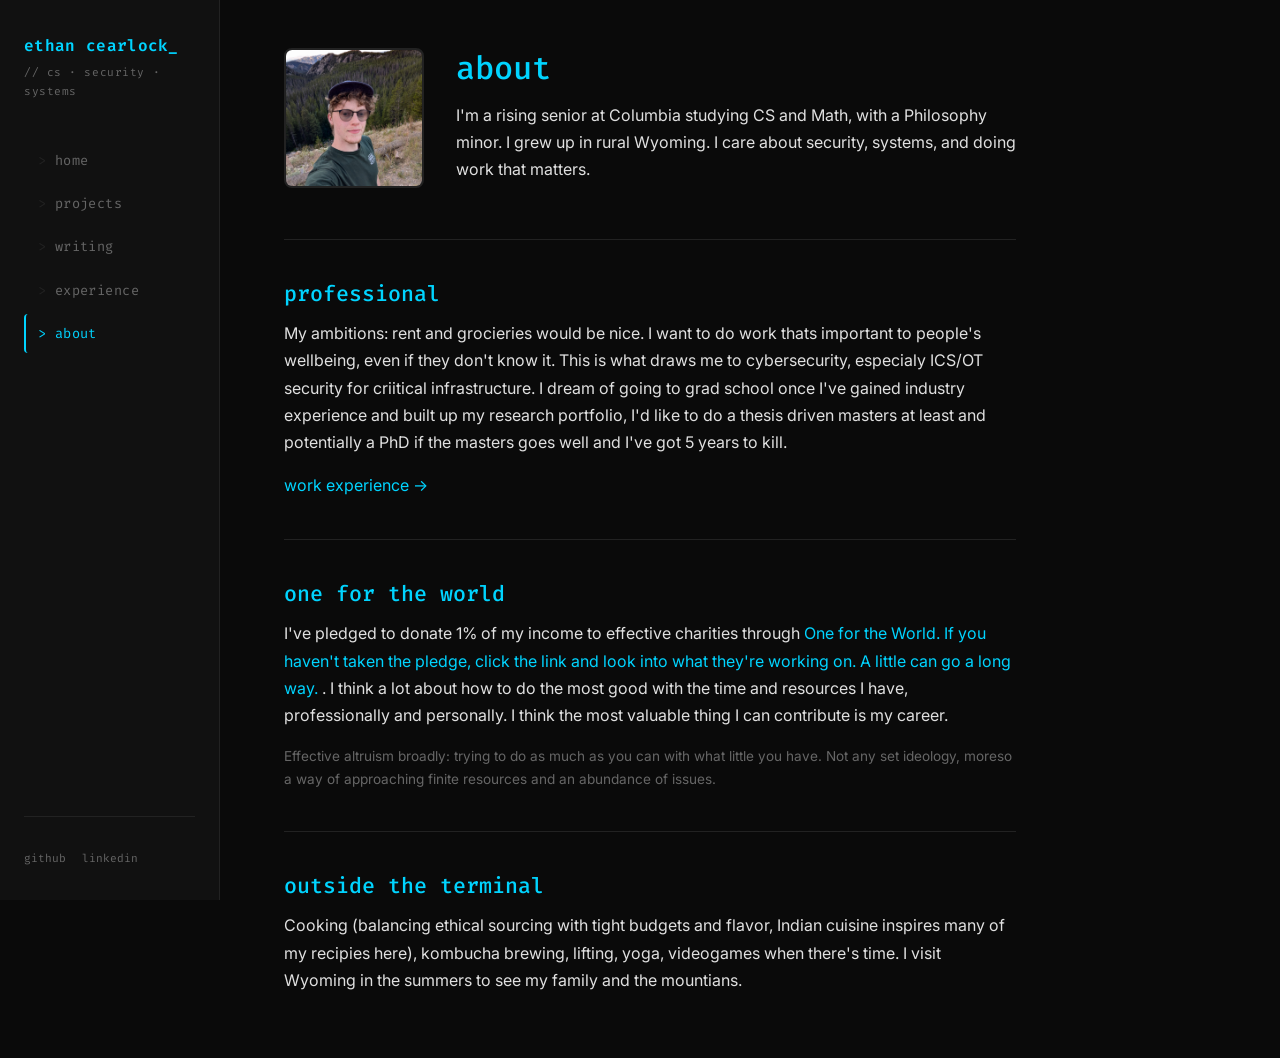
==== about.html @ 52218eb6 "added pictures and words to my placeholders, removed some comments" ====
<!DOCTYPE html>
<html lang="en">

<head>
  <meta charset="UTF-8" />
  <meta name="viewport" content="width=device-width, initial-scale=1.0" />
  <meta name="description" content="About — Ethan Cearlock" />
  <title>About · Ethan Cearlock</title>
  <link rel="stylesheet" href="css/style.css" />
  <link rel="stylesheet" href="css/about.css" />
</head>

<body>

  <aside class="sidebar">
    <a href="index.html" class="sidebar-logo">ethan cearlock</a>
    <p class="sidebar-tagline">// cs · security · systems</p>
    <nav>
      <ul>
        <li><a href="index.html">home</a></li>
        <li><a href="projects.html">projects</a></li>
        <li><a href="writing.html">writing</a></li> 
        <li><a href="experience.html">experience</a></li>  
        <li><a href="about.html" class="active">about</a></li>
      </ul>
    </nav>
    <div class="sidebar-footer">
      <a href="https://github.com/yourusername" target="_blank" rel="noopener noreferrer">github</a>
      <a href="https://linkedin.com/in/yourprofile" target="_blank" rel="noopener noreferrer">linkedin</a>
    </div>
  </aside>

  <main class="main">

    <!-- ===================== PHOTO + INTRO ===================== -->
    <div class="about-hero">
      <img class="about-photo"
           src="assets/images/SelfieWithMountians(1).jpg" 
           alt="Ethan Cearlock" />
      <div class="about-intro">
        <h1>about</h1>
        <p>
          I'm a rising senior at Columbia studying CS and Math, with a
          Philosophy minor. I grew up in rural Wyoming. I care about
          security, systems, and doing work that matters.
        </p>
      </div>
    </div>

    <hr class="section-divider" />

    <!-- ===================== PROFESSIONAL ===================== -->
    <h2>professional</h2>
    <p>
      My ambitions: rent and grocieries would be nice. I want to do work 
      thats important to people's wellbeing, even if they don't know it.
      This is what draws me to cybersecurity, especialy ICS/OT security
      for criitical infrastructure. 
      I dream of going to grad school once I've gained industry experience 
      and built up my research portfolio, I'd like to do a thesis driven 
      masters at least and potentially a PhD if the masters goes well 
      and I've got 5 years to kill. 
    </p>
    <p>
      <a href="experience.html">work experience →</a>
    </p>

    <hr class="section-divider" />

    <!-- ===================== ONE FOR THE WORLD / EA ===================== -->
    <h2>one for the world</h2>
    <p>
      I've pledged to donate 1% of my income to effective charities through
      <a href="https://www.1fortheworld.org/" target="_blank" rel="noopener noreferrer">
        One for the World. If you haven't taken the pledge, click the link and look into what
        they're working on. A little can go a long way.
      </a>.
      I think a lot about how to do the most good with the time and resources
      I have, professionally and personally. I think the most valuable thing 
      I can contribute is my career.
    </p>
    <p class="muted">
      Effective altruism broadly: trying to do as much as you can with what little you have. 
      Not any set ideology, moreso a way of approaching finite resources and an abundance 
      of issues. 
    </p>

    <hr class="section-divider" />

    <!-- ===================== HOBBIES ===================== -->
    <h2>outside the terminal</h2>
    <p>
      Cooking (balancing ethical sourcing with tight budgets and flavor, Indian cuisine inspires many
      of my recipies here), kombucha brewing, lifting, yoga, videogames when there's time. I visit Wyoming 
      in the summers to see my family and the mountians.
    </p>

  </main>

</body>
</html>
---- css/style.css ----
/* ============================================================
   style.css — ethancearlock.dev global stylesheet
   ============================================================ */

/* --- Google Fonts import --- */
@import url('https://fonts.googleapis.com/css2?family=Fira+Code:wght@300;400;500;600&family=Inter:wght@300;400;500;600&display=swap');

/* --- CSS custom properties (variables) ---
   Change a value here and it updates everywhere on the site.
   This is how you'll tweak colors, fonts, spacing globally. */
:root {
  --bg:          #0a0a0a;       /* near-black background */
  --bg-surface:  #111111;       /* slightly lighter for cards/sidebar */
  --bg-hover:    #1a1a1a;       /* hover state for nav items */
  --border:      #222222;       /* subtle borders */

  --text:        #e0e0e0;       /* primary body text — off-white, easier on eyes than pure white */
  --text-muted:  #666666;       /* secondary/meta text */
  --accent:      #00d4ff;       /* cyan — headings, links, highlights */
  --accent-dim:  #008fab;       /* dimmer cyan for hover states */

  --font-mono:   'Fira Code', monospace;   /* headings, code, nav, anything "technical" */
  --font-body:   'Inter', sans-serif;      /* body text, descriptions, prose */

  --sidebar-w:   220px;         /* sidebar width — change this one value to resize it */
  --transition:  150ms ease;
}

/* --- Reset & base --- */
*, *::before, *::after {
  box-sizing: border-box;
  margin: 0;
  padding: 0;
}

html {
  font-size: 16px;
  scroll-behavior: smooth;
}

body {
  background-color: var(--bg);
  color: var(--text);
  font-family: var(--font-body);
  font-weight: 400;
  line-height: 1.7;
  min-height: 100vh;
  display: flex;                /* sidebar + main side by side */
}

/* --- Sidebar navigation --- */
/* The sidebar is position:sticky so it stays visible as you scroll */
.sidebar {
  width: var(--sidebar-w);
  min-height: 100vh;
  background-color: var(--bg-surface);
  border-right: 1px solid var(--border);
  padding: 2rem 1.5rem;
  display: flex;
  flex-direction: column;
  position: sticky;
  top: 0;
  align-self: flex-start;      /* prevents sidebar from stretching full page height */
  height: 100vh;
  overflow-y: auto;
}

.sidebar-logo {
  font-family: var(--font-mono);
  font-size: 1rem;
  font-weight: 600;
  color: var(--accent);
  text-decoration: none;
  letter-spacing: 0.02em;
  margin-bottom: 0.25rem;
  display: block;
}

/* The blinking cursor after your name — purely CSS, no JS */
.sidebar-logo::after {
  content: '_';
  animation: blink 1.2s step-end infinite;
}

@keyframes blink {
  0%, 100% { opacity: 1; }
  50%       { opacity: 0; }
}

.sidebar-tagline {
  font-family: var(--font-mono);
  font-size: 0.7rem;
  color: var(--text-muted);
  margin-bottom: 2.5rem;
  letter-spacing: 0.05em;
}

/* nav element wraps the ul list of links */
.sidebar nav {
  flex: 1;
}

.sidebar nav ul {
  list-style: none;             /* removes bullet points */
  display: flex;
  flex-direction: column;
  gap: 0.25rem;
}

.sidebar nav a {
  font-family: var(--font-mono);
  font-size: 0.85rem;
  color: var(--text-muted);
  text-decoration: none;
  display: block;
  padding: 0.5rem 0.75rem;
  border-radius: 4px;
  border-left: 2px solid transparent;
  transition: color var(--transition), background var(--transition), border-color var(--transition);
  letter-spacing: 0.03em;
}

/* Prefix each nav link with > in CSS — no need to type it in HTML */
.sidebar nav a::before {
  content: '> ';
  color: var(--border);
  transition: color var(--transition);
}

.sidebar nav a:hover {
  color: var(--text);
  background: var(--bg-hover);
  border-left-color: var(--accent);
}

.sidebar nav a:hover::before {
  color: var(--accent);
}

/* .active class marks the current page — you'll add this manually per page */
.sidebar nav a.active {
  color: var(--accent);
  border-left-color: var(--accent);
}

.sidebar nav a.active::before {
  color: var(--accent);
}

/* Social/footer links at bottom of sidebar */
.sidebar-footer {
  margin-top: auto;
  padding-top: 2rem;
  border-top: 1px solid var(--border);
  display: flex;
  gap: 1rem;
}

.sidebar-footer a {
  font-family: var(--font-mono);
  font-size: 0.7rem;
  color: var(--text-muted);
  text-decoration: none;
  transition: color var(--transition);
}

.sidebar-footer a:hover {
  color: var(--accent);
}

/* --- Main content area --- */
.main {
  flex: 1;                      /* takes all remaining horizontal space */
  padding: 3rem 4rem;
  max-width: 860px;             /* keeps line length readable */
}

/* --- Typography --- */
/* h1–h3 use Fira Code and cyan; h4+ use Inter */
h1, h2, h3 {
  font-family: var(--font-mono);
  color: var(--accent);
  font-weight: 500;
  line-height: 1.3;
}

h1 { font-size: 2rem;   margin-bottom: 1rem; }
h2 { font-size: 1.35rem; margin-bottom: 0.75rem; margin-top: 2.5rem; }
h3 { font-size: 1.05rem; margin-bottom: 0.5rem; margin-top: 1.5rem; }

h4, h5, h6 {
  font-family: var(--font-body);
  color: var(--text);
  font-weight: 600;
}

p {
  margin-bottom: 1rem;
  color: var(--text);
}

a {
  color: var(--accent);
  text-decoration: none;
  transition: color var(--transition);
}

a:hover {
  color: var(--accent-dim);
  text-decoration: underline;
}

/* Inline code spans — wrapping a word in <code> makes it look like this */
code {
  font-family: var(--font-mono);
  font-size: 0.85em;
  color: var(--accent);
  background: var(--bg-surface);
  padding: 0.15em 0.4em;
  border-radius: 3px;
  border: 1px solid var(--border);
}

/* Muted/secondary text — apply class="muted" to any element */
.muted {
  color: var(--text-muted);
  font-size: 0.85rem;
}

/* --- Section divider --- */
.section-divider {
  border: none;
  border-top: 1px solid var(--border);
  margin: 2.5rem 0;
}

/* --- Status badge — the "currently working on" indicator --- */
.status-badge {
  display: inline-flex;
  align-items: center;
  gap: 0.4rem;
  font-family: var(--font-mono);
  font-size: 0.75rem;
  color: var(--text-muted);
  margin-bottom: 2rem;
}

.status-dot {
  width: 6px;
  height: 6px;
  border-radius: 50%;
  background: var(--accent);
  animation: pulse 2s ease-in-out infinite;
}

@keyframes pulse {
  0%, 100% { opacity: 1; transform: scale(1); }
  50%       { opacity: 0.4; transform: scale(0.8); }
}

/* --- Project list (for projects.html later) --- */
.project-list {
  list-style: none;
  display: flex;
  flex-direction: column;
  gap: 0.5rem;
  margin-bottom: 1.5rem;
}

.project-list li {
  font-family: var(--font-mono);
  font-size: 0.9rem;
  padding: 0.6rem 0.75rem;
  border: 1px solid var(--border);
  border-radius: 4px;
  transition: border-color var(--transition), background var(--transition);
}

.project-list li:hover {
  border-color: var(--accent);
  background: var(--bg-surface);
}

/* --- Responsive: collapse sidebar on small screens ---
   On mobile the sidebar becomes a top bar.
   You won't need this for a while but it's here. */
@media (max-width: 768px) {
  body {
    flex-direction: column;
  }

  .sidebar {
    width: 100%;
    height: auto;
    min-height: unset;
    position: static;
    border-right: none;
    border-bottom: 1px solid var(--border);
    padding: 1.25rem 1.5rem;
  }

  .sidebar nav ul {
    flex-direction: row;
    flex-wrap: wrap;
    gap: 0.5rem;
  }

  .sidebar-footer {
    display: none;
  }

  .main {
    padding: 2rem 1.5rem;
  }
}

/* --- Writing entries (writing.html) --- */
.writing-entry {
  margin-bottom: 2rem;
}

.writing-meta {
  display: flex;
  align-items: center;
  gap: 0.75rem;
  margin-bottom: 0.4rem;
}

.writing-year {
  font-family: var(--font-mono);
  font-size: 0.78rem;
  color: var(--accent);
}

.writing-tag {
  font-family: var(--font-mono);
  font-size: 0.68rem;
  color: var(--text-muted);
  border: 1px solid var(--border);
  padding: 0.1em 0.45em;
  border-radius: 3px;
}

.writing-title {
  font-family: var(--font-mono);
  font-size: 1rem;
  font-weight: 500;
  color: var(--text);
  margin-bottom: 0.4rem;
}

.writing-title a {
  color: var(--text);
}

.writing-title a:hover {
  color: var(--accent);
  text-decoration: none;
}

.writing-desc {
  font-size: 0.9rem;
  color: var(--text-muted);
  margin-bottom: 0.75rem;
}

.writing-link {
  font-family: var(--font-mono);
  font-size: 0.82rem;
  color: var(--accent);
  text-decoration: none;
  border: 1px solid var(--accent);
  padding: 0.35em 0.8em;
  border-radius: 4px;
  display: inline-block;
  transition: background 150ms ease, color 150ms ease;
}

.writing-link:hover {
  background: var(--accent);
  color: var(--bg);
  text-decoration: none;
}
---- css/about.css ----
/* ============================================================
   about.css — styles specific to about.html
   ============================================================ */

/* --- Hero: photo + intro text side by side --- */
.about-hero {
  display: flex;
  align-items: flex-start;
  gap: 2rem;
  margin-bottom: 2rem;
}

.about-photo {
  width: 140px;
  height: 140px;
  border-radius: 8px;           /* 50% makes it a circle, changed to 8px for more square */
  object-fit: cover;            /* crops without stretching */
  border: 2px solid var(--border);
  flex-shrink: 0;               /* prevents photo from squishing */
  background: var(--bg-surface);
}

.about-intro {
  flex: 1;
}

.about-intro h1 {
  margin-bottom: 0.75rem;
}

/* Stack photo above text on narrow screens */
@media (max-width: 500px) {
  .about-hero {
    flex-direction: column;
    align-items: center;
    text-align: center;
  }
}
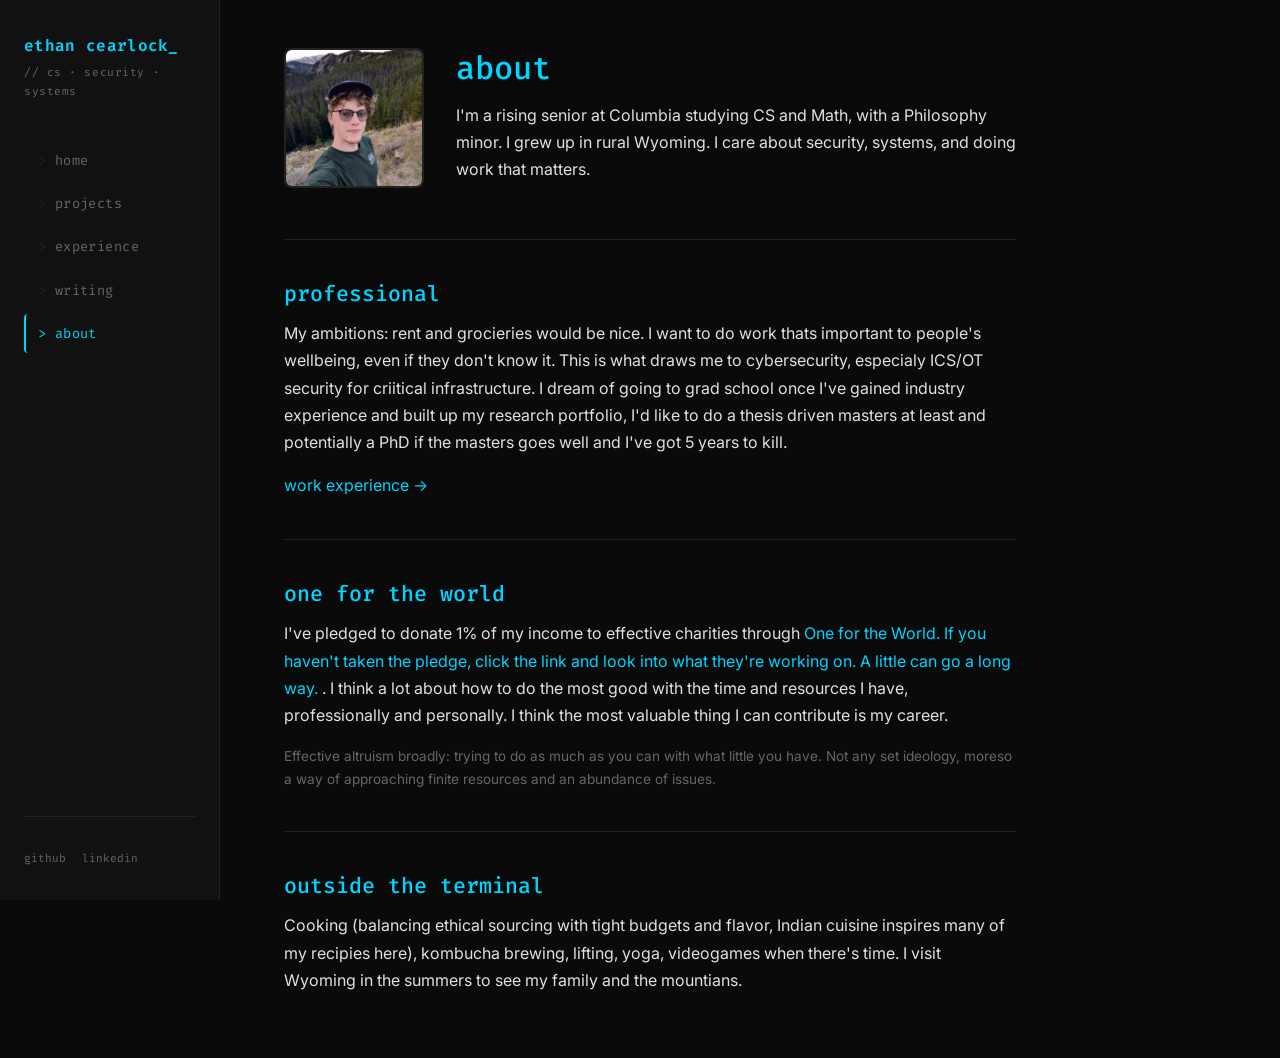
==== commit 843cb903: "updated left bar, writing section almost complete" ====
--- a/about.html
+++ b/about.html
@@ -19,14 +19,14 @@
       <ul>
         <li><a href="index.html">home</a></li>
         <li><a href="projects.html">projects</a></li>
-        <li><a href="writing.html">writing</a></li> 
-        <li><a href="experience.html">experience</a></li>  
+        <li><a href="experience.html">experience</a></li>
+        <li><a href="writing.html">writing</a></li>  
         <li><a href="about.html" class="active">about</a></li>
       </ul>
     </nav>
     <div class="sidebar-footer">
-      <a href="https://github.com/yourusername" target="_blank" rel="noopener noreferrer">github</a>
-      <a href="https://linkedin.com/in/yourprofile" target="_blank" rel="noopener noreferrer">linkedin</a>
+      <a href="https://github.com/AnotherNovice" target="_blank" rel="noopener noreferrer">github</a>
+      <a href="https://linkedin.com/in/ethan-cearlock/" target="_blank" rel="noopener noreferrer">linkedin</a>
     </div>
   </aside>
 
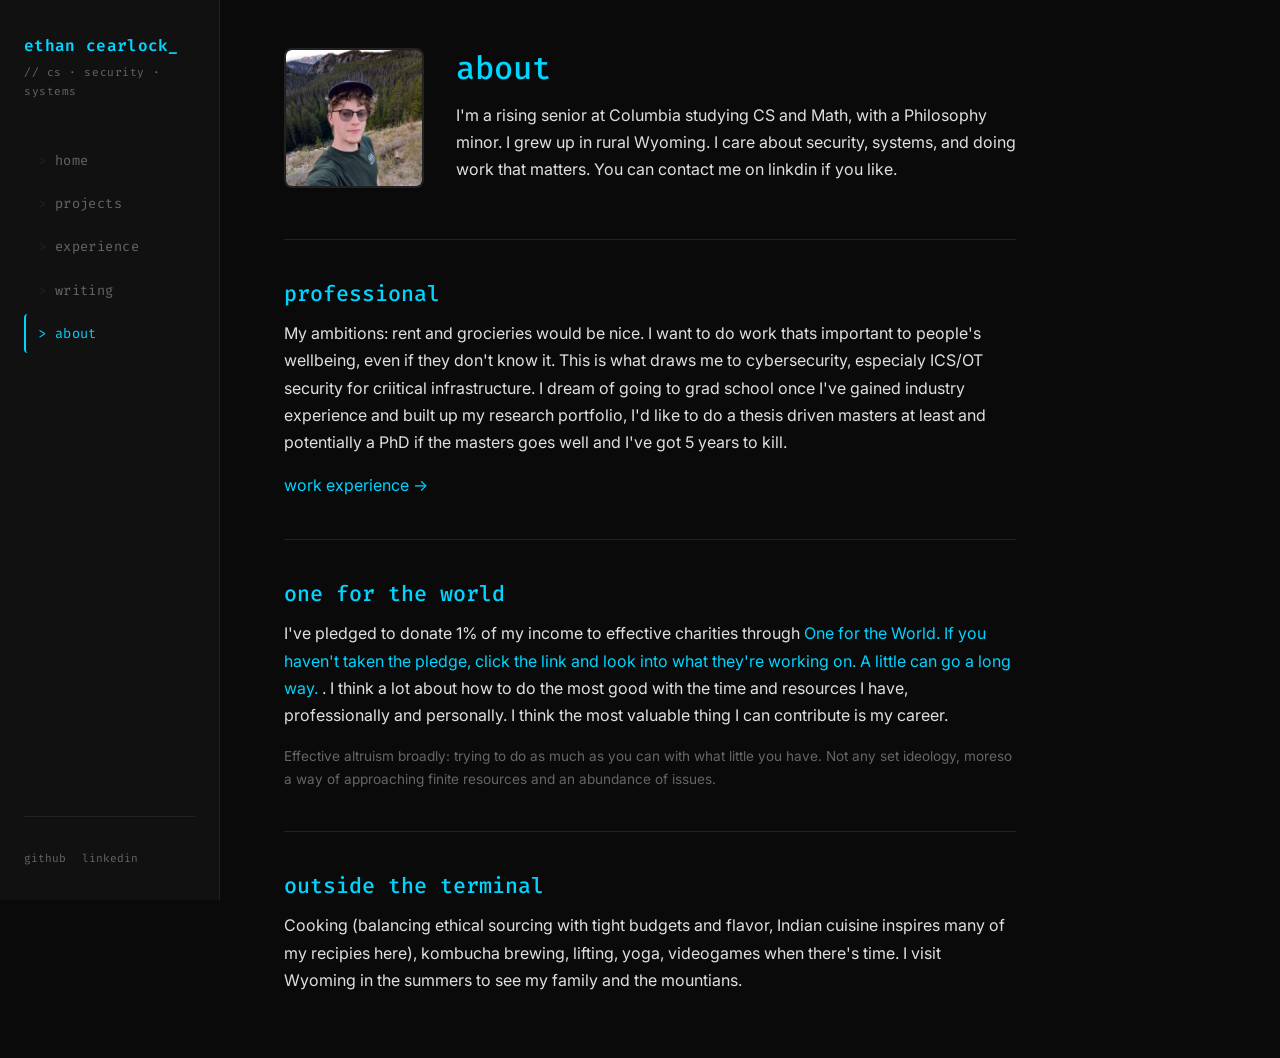
==== commit 841a9efa: "finalized, for now" ====
--- a/about.html
+++ b/about.html
@@ -42,7 +42,8 @@
         <p>
           I'm a rising senior at Columbia studying CS and Math, with a
           Philosophy minor. I grew up in rural Wyoming. I care about
-          security, systems, and doing work that matters.
+          security, systems, and doing work that matters. 
+          You can contact me on linkdin if you like.
         </p>
       </div>
     </div>
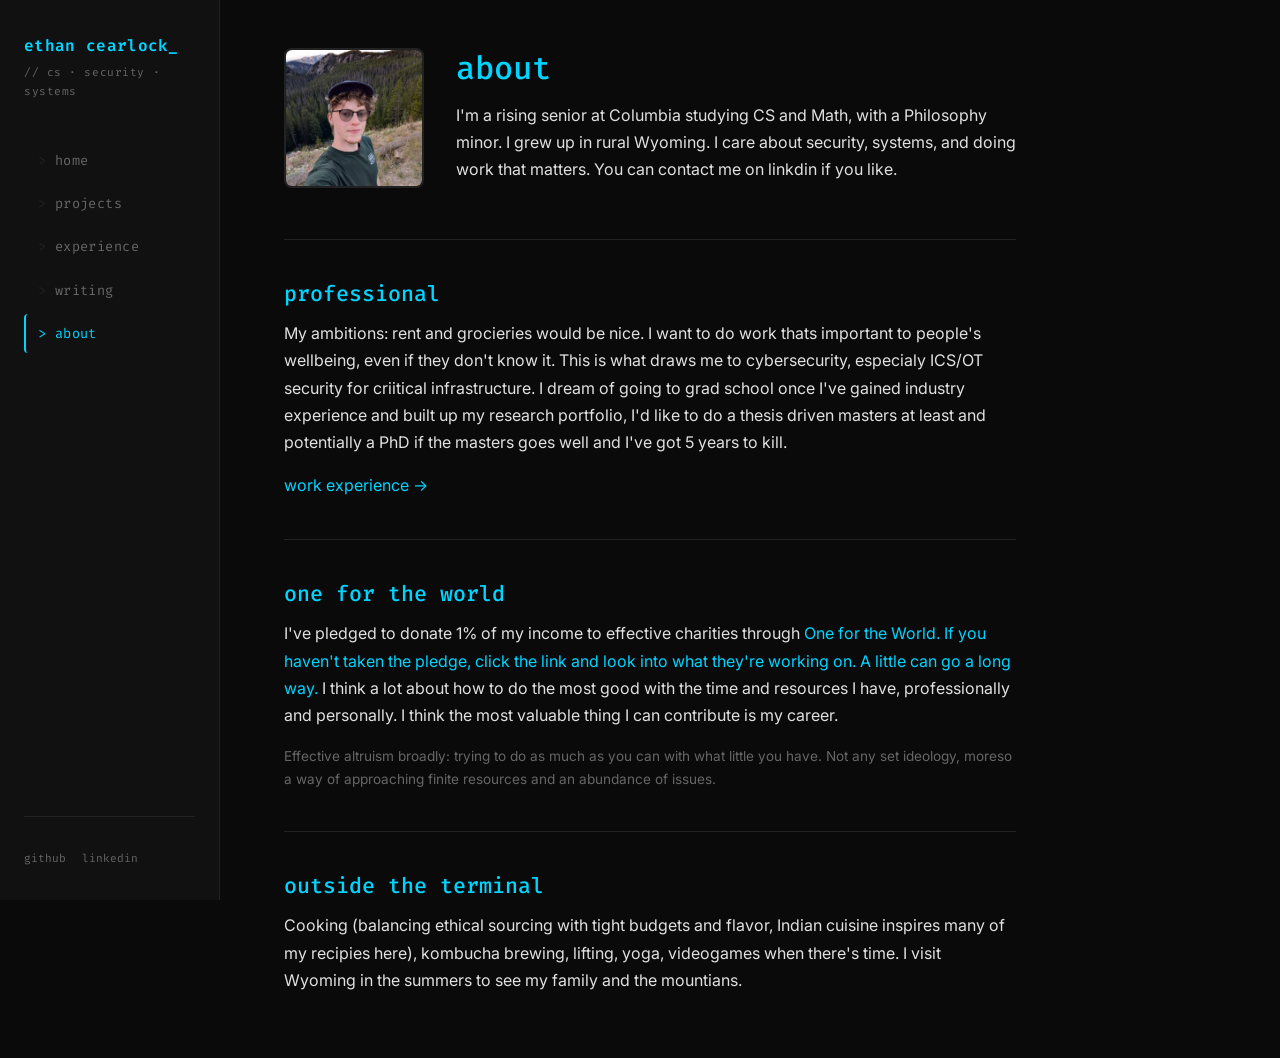
==== commit 4e1e3bde: "minor typo corrections" ====
--- a/about.html
+++ b/about.html
@@ -75,7 +75,7 @@
       <a href="https://www.1fortheworld.org/" target="_blank" rel="noopener noreferrer">
         One for the World. If you haven't taken the pledge, click the link and look into what
         they're working on. A little can go a long way.
-      </a>.
+      </a>
       I think a lot about how to do the most good with the time and resources
       I have, professionally and personally. I think the most valuable thing 
       I can contribute is my career.
